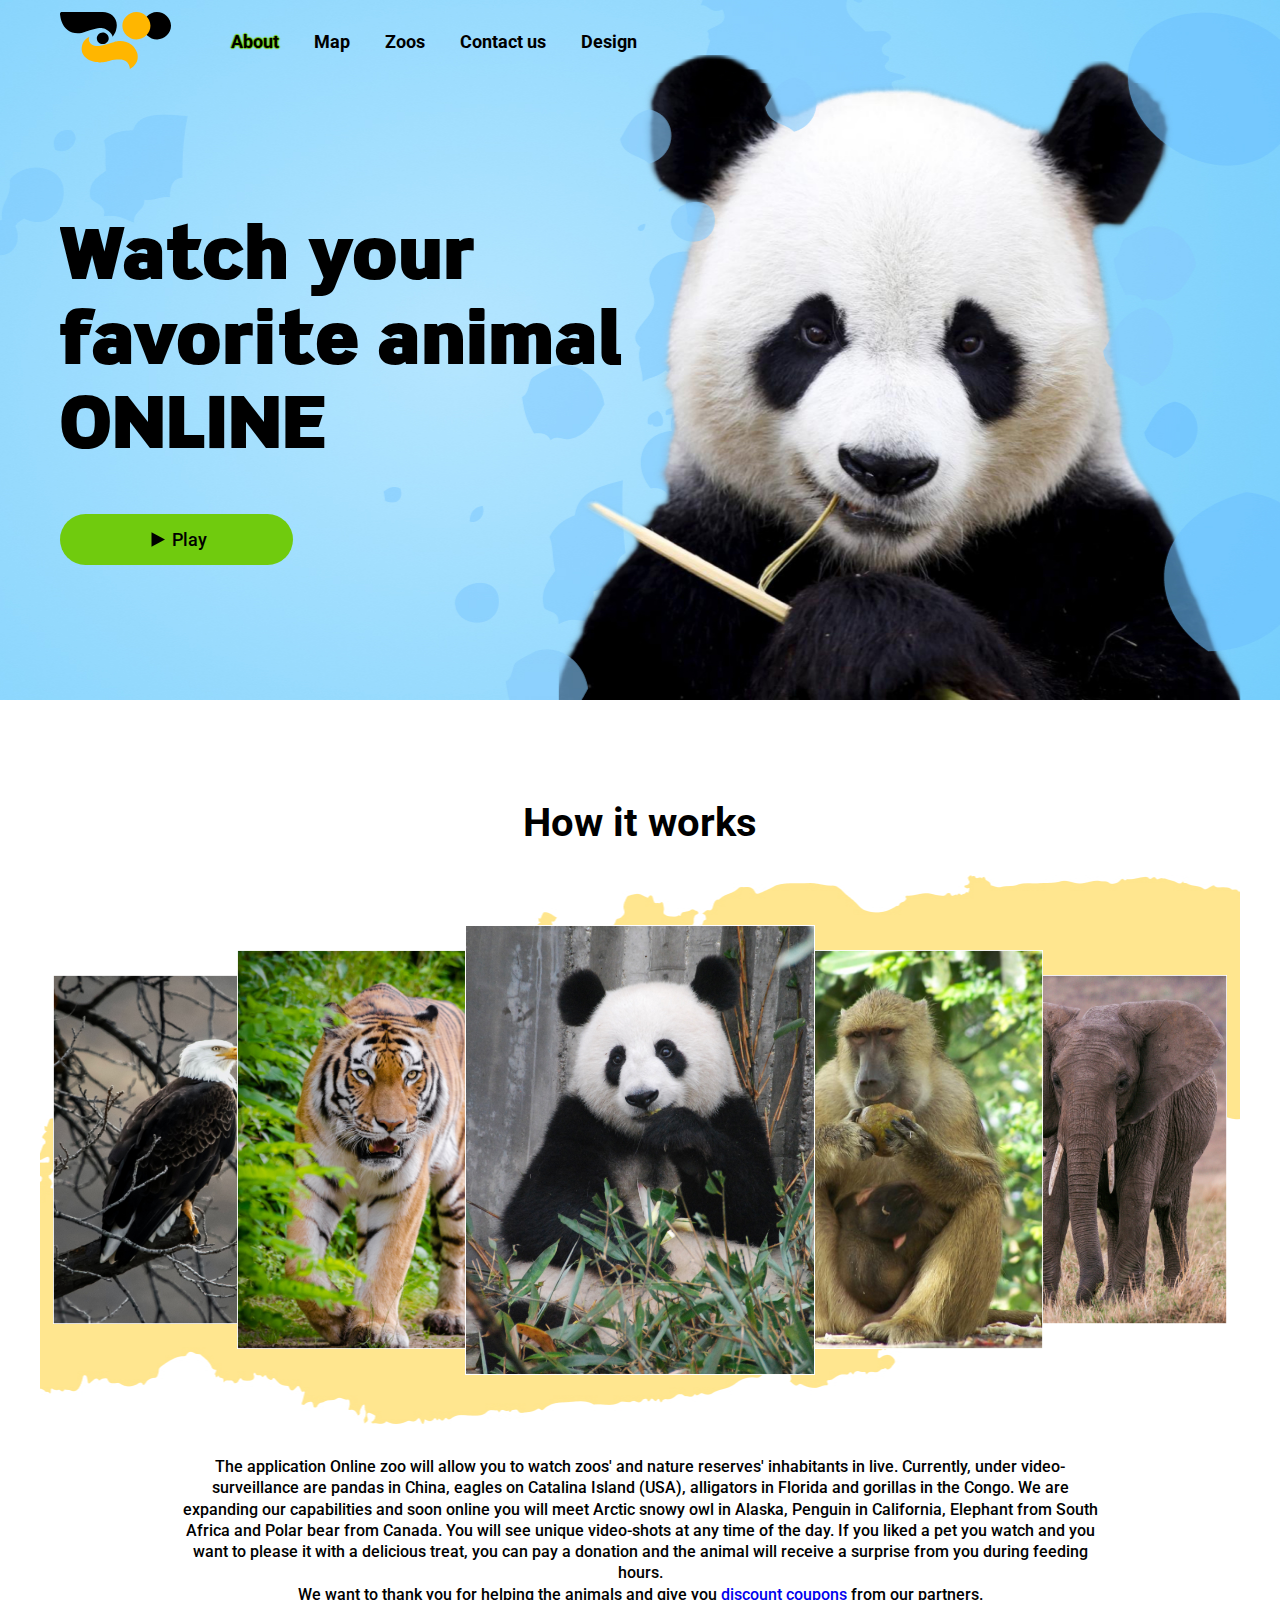
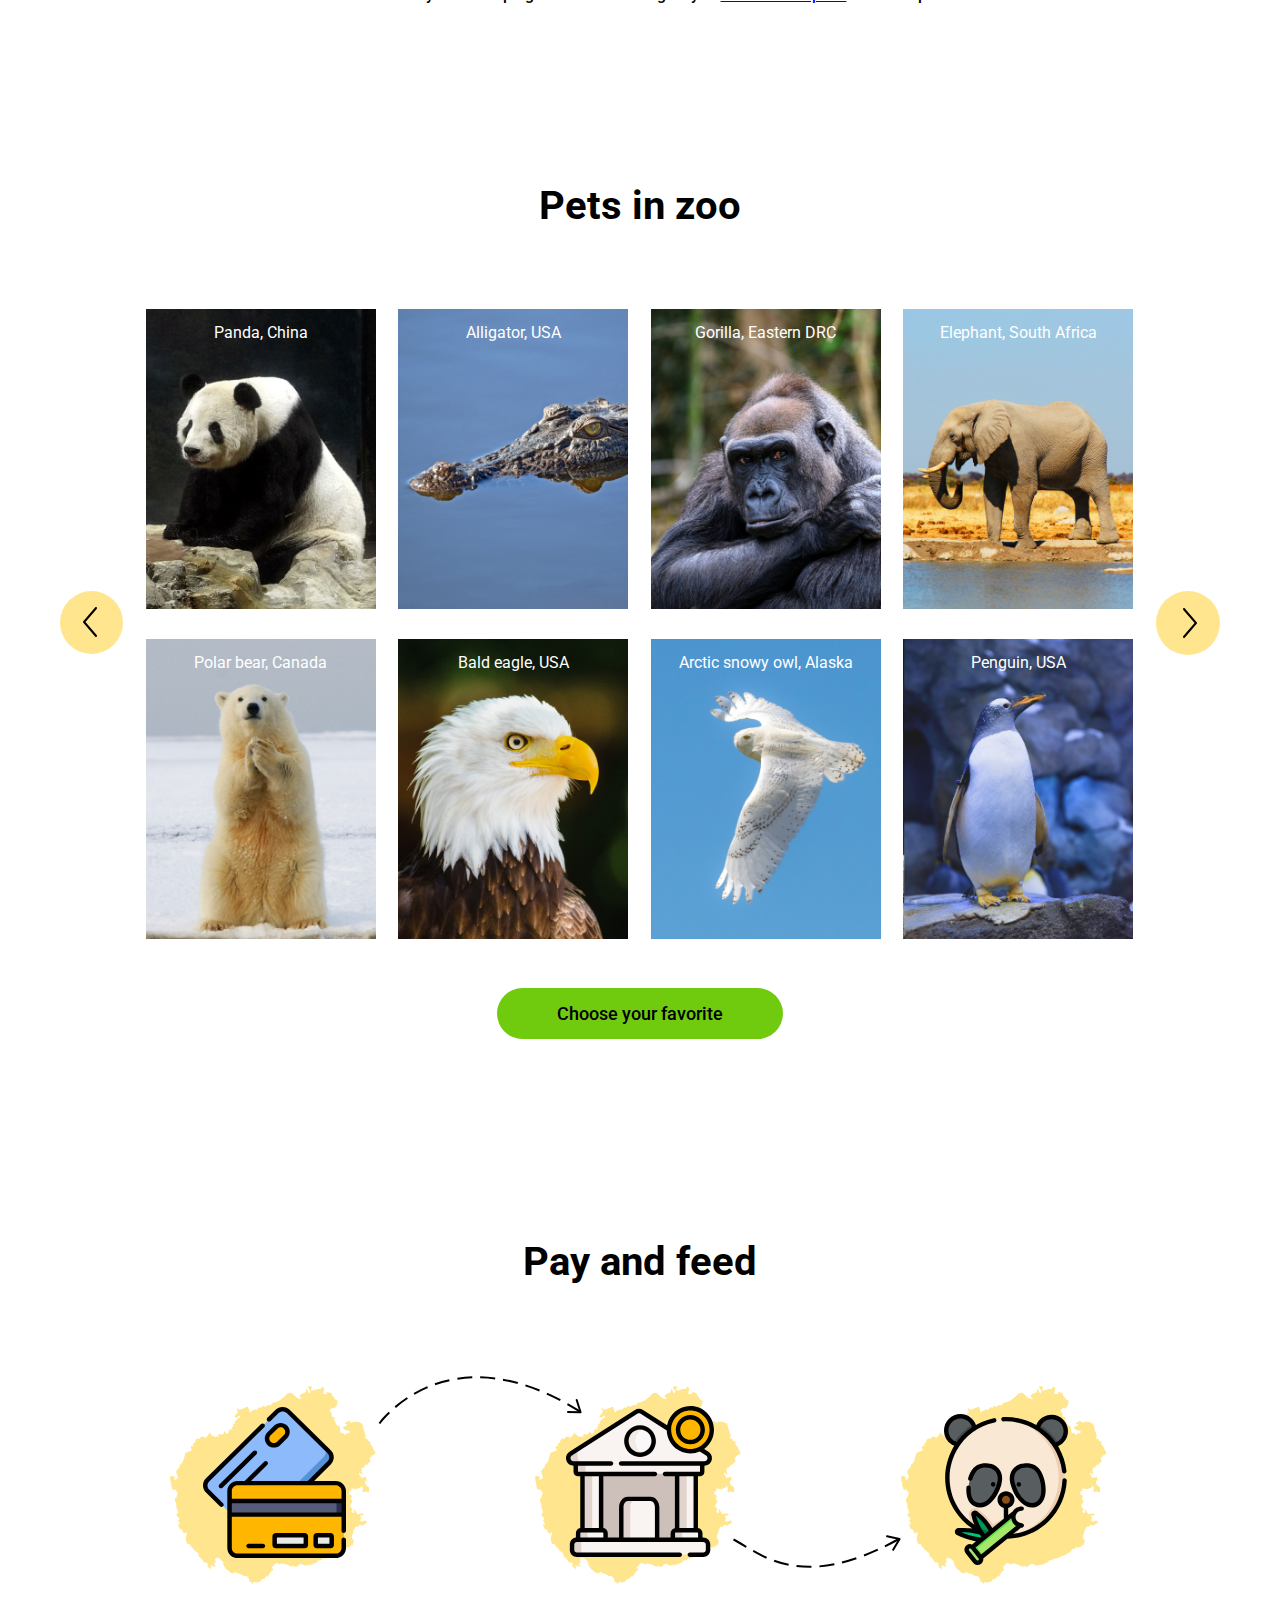
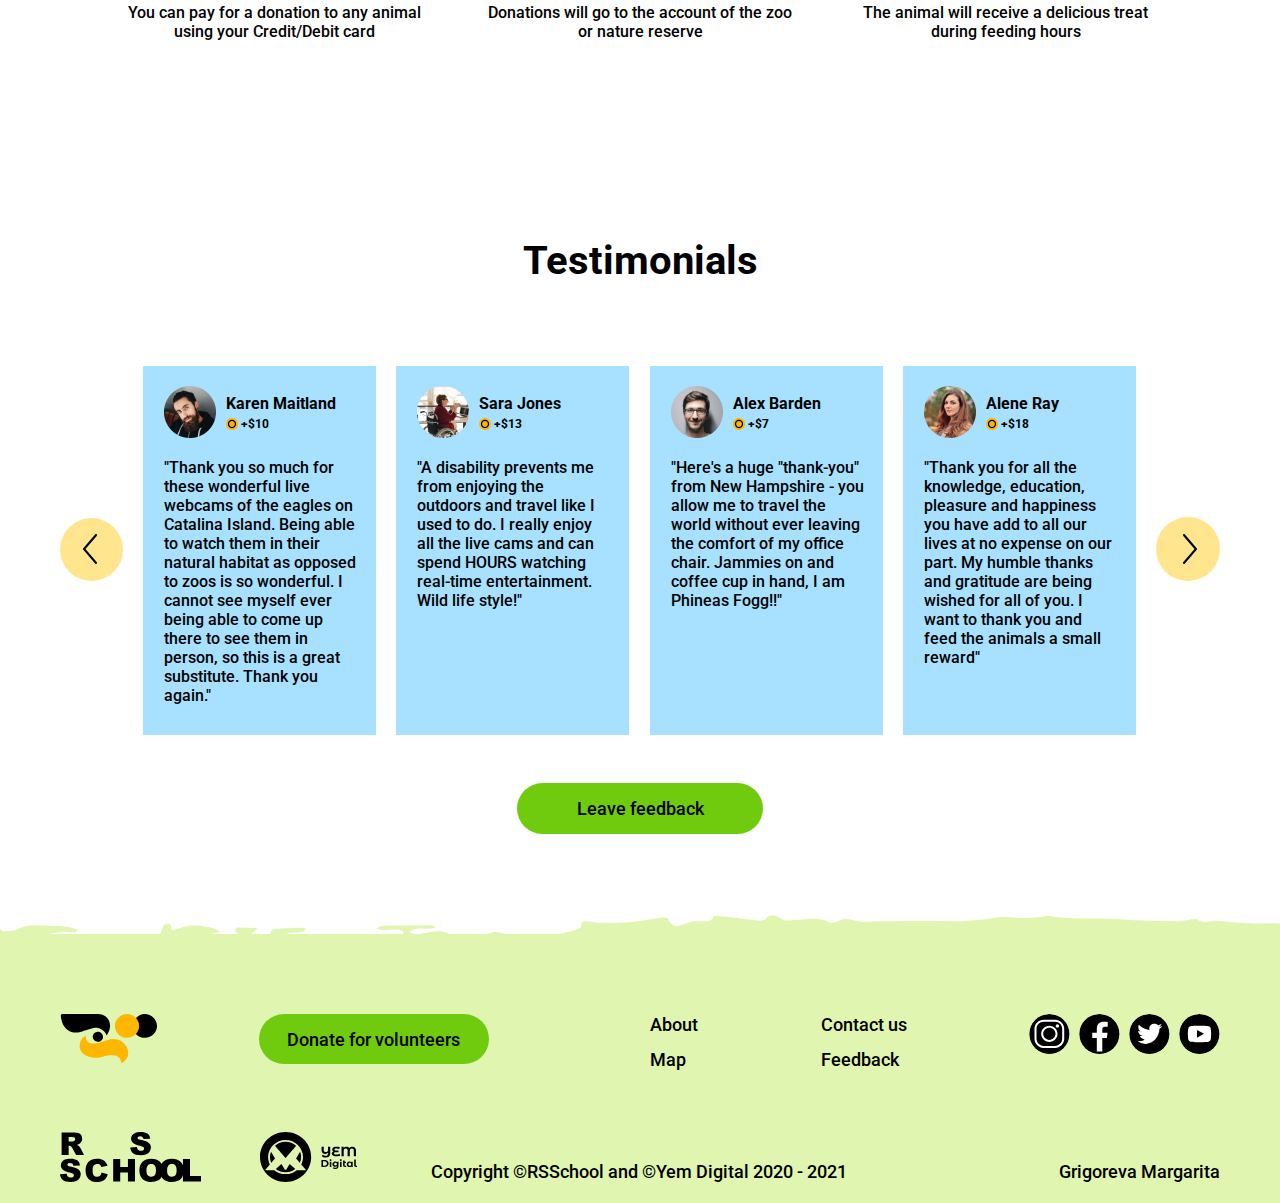
==== index.html @ 7d09bd79 "init: add project layout files" ====
<!DOCTYPE html>
<html lang="en">
<head>
  <meta charset="utf-8">
  <meta name="viewport" content="width=device-width, initial-scale=1.0">
  <meta http-equiv="X-UA-Compatible" content="IE=edge">
  <title>Online zoo</title>
  <link rel="shortcut icon" href="./assets/favicon.png" type="image/png">
  <link rel="stylesheet" href="./style.css">
  <link rel="stylesheet" href="https://fonts.googleapis.com/css2?family=Open+Sans&family=Roboto&display=swap">
</head>
<body>
  <header class="header">
    <div class="container">
      <div class="header__inner">
        <div class="header__logo">
          <a href="./index.html"><img src="./assets/logo.svg" alt="Online zoo logo"></a>
          <h1>Online zoo</h1>
        </div>
        <nav class="nav">
          <a class="nav__link active" href="#">About</a>
          <a class="nav__link" href="./pages/map.html">Map</a>
          <a class="nav__link" href="./pages/panda.html">Zoos</a>
          <a class="nav__link" href="./pages/404.html">Contact us</a>
          <a class="nav__link" href="https://www.figma.com/file/aBvQMVmI665DtzprpiniuH/online-zoo" target="_blank">Design</a>
        </nav>
        <button class="burger"><img src="./assets/burger.svg" alt="burger"></button>
      </div>
    </div>
  </header>
  <div class="intro">
    <div class="container">
      <p class="intro__slogan">Watch your favorite animal ONLINE</p>
      <a href="./pages/panda.html">
        <button class="btn intro__btn"><img class="play-sign" src="./assets/play-sign.svg" alt="PLay">Play</button>
      </a>
    </div>
  </div>
  <section class="section">
    <div class="section__container">
      <div class="about">
        <h2>How it works</h2>
        <div class="gallery-container">
          <ul class="gallery">
            <li><img class="eagle" src="./assets/gallery-eagle.jpg" alt="Eagle"></li>
            <li class="tiger-mobile"><img class="tiger" src="./assets/gallery-tiger.jpg" alt="Tiger"></li>
            <li><img class="panda" src="./assets/gallery-panda.jpg" alt="Panda"></li>
            <li><img class="gorilla" src="./assets/gallery-gorilla.jpg" alt="Gorilla"></li>
            <li><img class="elephant" src="./assets/gallery-elephant.jpg" alt="Elephant"></li>
          </ul>
        </div>
        <div class="about__text">
          <span>The application Оnline zoo will allow you to watch zoos' and nature reserves' inhabitants in live. Currently, under video-surveillance are pandas in China, eagles on Catalina Island (USA), alligators in Florida and gorillas in the Congo. We are expanding our capabilities and soon online you will meet Arctic snowy owl in Alaska, Penguin in California, Elephant from South Africa and Polar bear from Canada. You will see unique video-shots at any time of the day. If you liked a pet you watch and you want to please it with a delicious treat, you can pay a donation and the animal will receive a surprise from you during feeding hours.</span>
          <p>We want to thank you for helping the animals and give you <a href="https://en.wikipedia.org/wiki/Coupon" target="_blank">discount coupons</a> from our partners.</p>
          <span class="about__text-mobile">We want to thank you for helping the animals and give you <a href="https://en.wikipedia.org/wiki/Coupon" target="_blank">discount coupons</a> from our partners.</span>
        </div>
      </div>
    </div>
    <div class="zoo">
      <div class="container">
        <h2>Pets in zoo</h2>
        <div class="zoo__slider">
          <button class="slider-btn"><img src="./assets/arrow-left.svg" alt="arrow"></button>
          <div class="pets">
            <div class="pet__link">
              <a href="./pages/panda.html">
                <span>Panda, China</span>
                <img class="pets__img" src="./assets/pets-panda-china.jpg" alt="Panda">
              </a>
            </div>
            <div class="pet__link">
              <a href="#">
                <span>Polar bear, Canada</span>
                <img class="pets__img" src="./assets/pets-polar-bear-canada.jpg" alt="Polar bear">
              </a>
            </div>
          </div>
          <div class="pets">
            <div class="pet__link">
              <a href="./pages/alligator.html">
                <span>Alligator, USA</span>
                <img class="pets__img" src="./assets/pets-alligator-usa.jpg" alt="Alligator">
              </a>
            </div>
            <div class="pet__link">
              <a href="./pages/eagle.html">
                <span>Bald eagle, USA</span>
                <img class="pets__img" src="./assets/pets-bald-eagle-usa.jpg" alt="Bald eagle">
              </a>
            </div>
          </div>
          <div class="pets mobile-cut">
            <div class="pet__link">
              <a href="./pages/gorilla.html">
                <span>Gorilla, Eastern DRC</span>
                <img class="pets__img" src="./assets/pets-gorilla-eastern-drc.jpg" alt="Gorilla">
              </a>
            </div>
            <div class="pet__link">
              <a href="#">
                <span>Arctic snowy owl, Alaska</span>
                <img class="pets__img" src="./assets/pets-arctic-snowy-owl-alaska.jpg" alt="Snowy owl">
              </a>
            </div>
          </div>
          <div class="pets tablet-cut">
            <div class="pet__link">
              <a href="#">
                <span>Elephant, South Africa</span>
                <img class="pets__img" src="./assets/pets-elephant-south-africa.jpg" alt="Elephant">
              </a>
            </div>
            <div class="pet__link">
              <a href="#">
                <span>Penguin, USA</span>
                <img class="pets__img" src="./assets/pets-penguin-usa.jpg" alt="Penguin">
              </a>
            </div>
          </div>
          <button class="slider-btn"><img src="./assets/arrow-right.svg" alt="arrow"></button>
        </div>
        <div class="slider__btn-mobile">
          <button class="arrow-mobile"><img src="./assets/arrow-left.svg" alt="arrow"></button>
          <button class="arrow-mobile"><img src="./assets/arrow-right.svg" alt="arrow"></button>
        </div>
        <a class="btn zoo__link" href="./pages/map.html">Choose your favorite</a>
      </div>
    </div>
    <div class="pay">
      <div class="container">
        <h2 id="feed">Pay and feed</h2>
        <div class="instruction">
          <img class="pay-arrows" src="./assets/pay-arrows.svg" alt="Arrow">
          <img class="pay-arrows-640" src="./assets/pay-arrows-640.svg" alt="Arrow">
          <div class="pay-step">
            <img src="./assets/pay-1.svg" alt="Pay step">
            <p>You can pay for a donation to any animal using your Credit/Debit card</p>
            <img class="pay-arrows-320" src="./assets/pay-arrows-320.svg" alt="Arrow">
          </div>
          <div class="pay-step">
            <img src="./assets/pay-2.svg" alt="Pay step">
            <p>Donations will go to the account of the zoo or nature reserve</p>
            <img class="pay-arrows-320" src="./assets/pay-arrows-320.svg" alt="Arrow">
          </div>
          <div class="pay-step">
            <img src="./assets/pay-3.svg" alt="Pay step">
            <p>The animal will receive a delicious treat during feeding hours</p>
          </div>
        </div>
      </div>
    </div>
    <div class="testimonials">
      <div class="container">
        <h2 id="testimonials">Testimonials</h2>
        <div class="testimonials__slider">
          <button class="slider-btn"><img src="./assets/arrow-left.svg" alt="arrow"></button>
          <div class="feedback">
            <img class="feedback__photo" src="./assets/testimonials-karen.png" alt="Karen">
            <div class="author">
              <p>Karen Maitland</p>
              <img class="author__coin" src="./assets/testimonials-money.svg" alt="Coin">
              <span>+$10</span>
            </div>
            <p class="feedback__text">"Thank you so much for these wonderful live webcams of the eagles on Catalina Island. Being able to watch them in their natural habitat as opposed to zoos is so wonderful. I cannot see myself ever being able to come up there to see them in person, so this is a great substitute. Thank you again."</p>
          </div>
          <div class="feedback feedback-sara">
            <img class="feedback__photo" src="./assets/testimonials-sara.png" alt="Sara">
            <div class="author">
              <p>Sara Jones</p>
              <img class="author__coin" src="./assets/testimonials-money.svg" alt="Coin">
              <span>+$13</span>
            </div>
            <p class="feedback__text">"A disability prevents me from enjoying the outdoors and travel like I used to do. I really enjoy all the live cams and can spend HOURS watching real-time entertainment. Wild life style!"</p>
          </div>
          <div class="feedback mobile-cut">
            <img class="feedback__photo" src="./assets/testimonials-alex.png" alt="Alex">
            <div class="author">
              <p>Alex Barden</p>
              <img class="author__coin" src="./assets/testimonials-money.svg" alt="Coin">
              <span>+$7</span>
            </div>
            <p class="feedback__text">"Here's a huge "thank-you" from New Hampshire - you allow me to travel the world without ever leaving the comfort of my office chair. Jammies on and coffee cup in hand, I am Phineas Fogg!!"</p>
          </div>
          <div class="feedback tablet-cut">
            <img class="feedback__photo" src="./assets/testimonials-alene.png" alt="Alene">
            <div class="author">
              <p>Alene Ray</p>
              <img class="author__coin" src="./assets/testimonials-money.svg" alt="Coin">
              <span>+$18</span>
            </div>
            <p class="feedback__text">"Thank you for all the knowledge, education, pleasure and happiness you have add to all our lives at no expense on our part. My humble thanks and gratitude are being wished for all of you. I want to thank you and feed the animals a small reward"</p>
          </div>
          <button class="slider-btn"><img src="./assets/arrow-right.svg" alt="arrow"></button>
        </div>
      </div>
      <div class="slider__btn-mobile">
        <button class="arrow-mobile"><img src="./assets/arrow-left.svg" alt="arrow"></button>
        <button class="arrow-mobile"><img src="./assets/arrow-right.svg" alt="arrow"></button>
      </div>
      <button class="btn feedback__btn">Leave feedback</button>
    </div>
  </section>
  <footer class="footer">
    <div class="container">
      <div class="footer__top">
        <a class="footer__logo" href="./index.html"><img src="./assets/footer-logo-zoo.svg" alt="Online zoo footer logo"></a>
        <button class="btn donate__btn">Donate for volunteers</button>
        <div class="footer__nav">
          <a class="footer__link" href="./index.html">About</a>
          <a class="footer__link" href="./pages/map.html">Map</a>
        </div>
        <div class="footer__nav">
          <a class="footer__link" href="./pages/404.html">Contact us</a>
          <a class="footer__link" href="#testimonials">Feedback</a>
        </div>
        <div class="social">
          <a href="https://www.instagram.com/" target="_blank"><img src="./assets/footer-icon-instagram.svg" alt="Insagram"></a>
          <a href="https://www.facebook.com/" target="_blank"><img src="./assets/footer-icon-facebook.svg" alt="Facebook"></a>
          <a href="https://twitter.com/" target="_blank"><img src="./assets/footer-icon-twitter.svg" alt="Twitter"></a>
          <a href="https://www.youtube.com/" target="_blank"><img src="./assets/footer-icon-youtube.svg" alt="Youtube"></a>
        </div>
      </div>
      <div class="footer__bottom">
        <div class="rs-logo tooltip">
          <img src="./assets/footer-logo-rs.svg" alt="RSSchool logo">
          <span class="tooltiptext">RSSchool</span>
        </div>
        <div class="yem-logo tooltip">
          <img src="./assets/footer-logo-yem.svg" alt="Yem Digital logo">
          <span class="tooltiptext">Yem Digital</span>
        </div>
        <button class="btn donate__btn-mobile">Donate for volunteers</button>
        <div class="copyright">
          <span>Copyright &copy;RSSchool <span class="copy__and">and </span>&copy;Yem Digital 2020 - 2021</span>
          <span>Grigoreva Margarita</span>
        </div>
      </div>
    </div>
  </footer>
</body>
</html>
---- style.css ----
*,
*::before,
*::after {
  margin: 0;
  padding: 0;
  box-sizing: border-box;
  outline: none;
}

@font-face {
  font-family: "SceneW01-Black";
  src: url("./assets/fonts/SceneW01-Black.ttf") format("truetype");
  font-weight: normal;
  font-style: normal;
  font-display: swap;
}

body {
  font-family: "Roboto", Arial, Helvetica, sans-serif;
  color: #000;
}

h1 {
  width: 1px;
  height: 1px;
  overflow: hidden;
}

.container {
  margin: 0 auto;
  width: 100%;
  max-width: 1160px;
  height: inherit;
  overflow: hidden;
}

.header {
  width: 100%;
  height: 80px;
  position: absolute;
  top: 0;
  left: 0;
  z-index: 1000;
}

.header__inner {
  padding-top: 12px;
  display: flex;
  align-items: center;
}

.nav {
  margin-left: 59px;
  display: flex;
  font-size: 18px;
  font-weight: 700;
}

.nav__link {
  margin-top: -3px;
  margin-right: 35px;
  text-decoration: none;
  color: #000;
  transition: 0.3s ease-in-out;
}

.nav__link:last-child {
  margin-right: 0;
}

.active {
  pointer-events: none;
}

.nav__link:first-child {
  text-shadow: 1px 0 1px #70CB0E,
  0 1px 1px #70CB0E,
  -1px 0 1px #70CB0E,
  0 -1px 1px #70CB0E;
}

.nav__link:hover {
  text-shadow: 1px 0 1px #70CB0E,
  0 1px 1px #70CB0E,
  -1px 0 1px #70CB0E,
  0 -1px 1px #70CB0E;
}

.burger {
  display: none;
  vertical-align: top;
  margin-left: auto;
  background: none;
  border: none;
  cursor: pointer;
  transition: 0.3s ease-in-out;
}

.intro {
  padding-top: 80px;
  height: 700px;
  background: url(./assets/intro-bg.jpg) no-repeat center top / cover;
}

.intro__slogan {
  margin-top: 130px;
  width: 600px;
  font-family:  "SceneW01-Black", "Roboto", Arial, Helvetica, sans-serif;
  font-size: 70px;
  font-weight: 900;
  letter-spacing: 0.03em;
  line-height: 121%;
}

.btn {
  display: inline-block;
  vertical-align: top;
  font-family: inherit;
  font-size: 18px;
  font-weight: 500;
  height: 51px;
  background: #70CB0E;
  border: none;
  border-radius: 30px;
  cursor: pointer;
  transition: 0.3s ease-in-out;
}

.btn:hover {
  background: #5db400;
}

.btn:active {
  background: #5db400;
  box-shadow: inset 0 0 20px -5px #000;
  color: yellow;
  text-shadow: 0 0 15px #fff;
}

.intro__btn {
  margin-top: 50px;
  position: relative;
  width: 233px;
  padding-left: 25px;
  padding-top: 0;
}

.play-sign {
  position: absolute;
  top: 18px;
  left: 91px;
  width: 15px;
  height: 15px;
}

.section__container {
  margin: 0 auto;
  width: 100%;
  max-width: 1400px;
  height: inherit;
  overflow: hidden;
}

h2 {
  text-align: center;
  font-size: 40px;
  font-weight: 700;
  color: #000;
}

.about h2 {
  margin-top: 99px;
}

.gallery-container {
  background: url("./assets/how-it-works-bg.jpg") no-repeat center top / cover;
}

.gallery {
  margin: 29px auto 0;
  min-height: 549px;
  display: flex;
  justify-content: center;
  align-items: center;
}

.gallery li {
  display: flex;
}

.gallery img {
  cursor: pointer;
  transition: 0.3s ease-in-out;
}

.gallery img:hover {
  transform: scale(1.03);
  box-shadow: 0 0 15px 0 #70CB0E;
  z-index: 1000;
}

.eagle {
  margin-right: -42px;
  width: 272px;
  z-index: 1;
}

.tiger {
  margin-right: -29px;
  width: 310px;
  z-index: 10;
}

.panda {
  width: 350px;
  z-index: 100;
}

.gorilla {
  margin-left: -29px;
  width: 310px;
  z-index: 10;
}

.elephant {
  margin-left: -42px;
  width: 272px;
  z-index: 1;
}

.about__text {
  margin: 32px auto;
  width: 933px;
  height: 126px;
  text-align: center;
  font-size: 16px;
  font-weight: 500;
  line-height: 133%;
}

.about__text-mobile {
  display: none;
}

.zoo {
  text-align: center;
}

.zoo h2 {
  margin-top: 168px;
}

.zoo__slider {
  margin-top: 80px;
  display: flex;
  justify-content: space-between;
  align-items: center;
}

.slider-btn {
  border: none;
  background: none;
  cursor: pointer;
  transition: 0.3s;
}

.slider-btn:hover {
  filter: hue-rotate(30deg);
}

.slider__btn-mobile {
  display: none;
}

.arrow-mobile {
  margin: 29px 8px;
  border: none;
  background: none;
  cursor: pointer;
  transition: 0.3s;
}

.arrow-mobile:hover {
  filter: hue-rotate(30deg);
}

.pets {
  height: 630px;
  display: flex;
  flex-direction: column;
  justify-content: space-between;
  align-items: center;
}

.pet__link {
  position: relative;
  transition: 0.3s ease-in-out;
}

.pet__link a {
  display: flex;
  justify-content: center;
}

.pets__img {
  width: 230px;
  transition: 0.3s ease-in-out;
}

.pet__link:hover {
  transform: scale(1.03);
  box-shadow: 0 0 15px 0 #70CB0E;
  cursor: pointer;
}

.pet__link span {
  position: absolute;
  top: 14px;
  color: #fff;
}

.zoo__link {
  margin: 49px auto 0;
  padding: 15px;
  width: 286px;
  color: inherit;
  text-align: center;
  text-decoration: none;
}

.pay h2 {
  margin-top: 199px;
}

.instruction {
  position: relative;
  margin: 80px auto 0;
  max-width: 1051px;
  display: flex;
  flex-wrap: wrap;
  justify-content: space-between;
}

.pay-arrows {
  position: absolute;
  top: -195px;
  left: 212px;
}

.pay-arrows-640 {
  display: none;
}

.pay-arrows-320 {
  display: none;
}

.pay-step {
  position: relative;
}

.pay-step p {
  position: absolute;
  top: 238px;
  font-weight: 500;
  text-align: center;
}

.testimonials {
  text-align: center;
}

.testimonials h2 {
  margin-top: 192px;
}

.testimonials__slider {
  margin: 82px auto 0;
  display: flex;
  justify-content: space-between;
  align-items: center;
}

.feedback {
  position: relative;
  background: #A7E1FF;
  width: 233px;
  height: 369px;
  display: flex;
  justify-content: flex-start;
  flex-wrap: wrap;
}

.feedback__photo {
  margin: 20px 10px 0 21px;
  width: 52px;
  height: 52px;
}

.author {
  margin-top: 28px;
  text-align: left;
}

.author p {
  font-weight: 700;
}

.author__coin {
  margin-right: -1px;
  padding-top: 5px;
  vertical-align: top;
}

.author span {
  font-size: 12px;
  font-weight: 700;
}

.feedback__text {
  position: absolute;
  top: 90px;
  margin: 2px 19px 0 21px;
  text-align: left;
  font-weight: 500;
  line-height: 19px;
}

.feedback__btn {
  margin: 48px auto 0;
  width: 246px;
}

.footer {
  margin-top: 81px;
  height: 288px;
  background: url(./assets/footer-bg.svg) no-repeat center top / cover;
}

.footer__top {
  margin-top: 99px;
  display: flex;
  justify-content: space-between;
}

.donate__btn {
  margin: 0 39px 0 -22px;
  width: 230px;
  height: 50px;
}

.donate__btn-mobile {
  display: none;
}

.footer__nav {
  display: flex;
  flex-direction: column;
  justify-content: space-between;
}

.footer__link {
  padding-bottom: 14px;
  font-size: 18px;
  font-weight: 500;
  text-decoration: none;
  color: #000;
  transition: 0.3s ease-in-out;
}

.footer__link:hover {
  text-shadow: 1px 0 1px #70CB0E,
  0 1px 1px #70CB0E,
  -1px 0 1px #70CB0E,
  0 -1px 1px #70CB0E;
}

.social {
  width: 191px;
  display: flex;
  justify-content: space-between;
}

.social img {
  width: 41px;
  border-radius: 50%;
  transition: 0.3s ease-in-out;
}

.social img:hover {
  box-shadow:  -3px -1px 10px 0 #70CB0E;
}

.footer__bottom {
  margin-top: 48px;
  display: flex;
  justify-content: space-between;
  flex-wrap: wrap;
}

.copyright {
  margin-left: 15px;
  width: 68%;
  display: flex;
  justify-content: space-between;
  padding-top: 29px;
  font-size: 18px;
  font-weight: 500;
}

.tooltip {
  position: relative;
  display: inline-block;
}

.tooltip .tooltiptext {
  visibility: hidden;
  width: 98px;
  background-color: #70CB0E;
  color: #000;
  text-align: center;
  padding: 5px 0;
  bottom: 108%;
  left: 50%;
  margin-left: -49px;
  position: absolute;
  z-index: 1;
}

.tooltip:hover .tooltiptext {
  visibility: visible;
}

.tooltip .tooltiptext::after {
  content: " ";
  position: absolute;
  top: 100%;
  left: 50%;
  margin-left: -5px;
  border-width: 5px;
  border-style: solid;
  border-color: #70CB0E transparent transparent transparent;
}

.tooltip span {
  font-size: 16px;
  font-weight: 500;
}

@media screen and (max-width: 1400px) {
  .intro {
    background-position-x: 48%;
  }

  .section__container {
    max-width: 1200px;
  }

  .eagle {
    margin-right: -88px;
  }

  .tiger {
    margin-right: -82px;
  }

  .panda {
    width: 350px;
    z-index: 100;
  }

  .gorilla {
    margin-left: -82px;
  }

  .elephant {
    margin-left: -88px;
  }

}

@media screen and (max-width: 1195px) {
  .container {
    width: 94%;
  }

  .section__container {
    max-width: 1200px;
  }

  .pet__link,
  .feedback {
    margin: 0 10px;
  }

  .zoo__slider,
  .testimonials__slider{
    justify-content: center;
  }

  .slider-btn {
    display: none;
  }

  .slider__btn-mobile {
    display: block;
  }
}

@media screen and (max-width: 1155px) {
  .intro__slogan {
    margin-top: 71px;
    width: 410px;
    font-size: 50px;
    line-height: 60px;
  }

  .intro__btn {
    width: 187px;
  }

  .play-sign {
    position: absolute;
    top: 17px;
    left: 68px;
  }

  .instruction {
    margin-top: 93px;
    max-width: 560px;
    justify-content: center;
  }

  .pay-step {
    margin: 0 -20px 15px;
  }

  .pay-step p {
    left: 60px;
    font-weight: 500;
    width: 200px;
    text-align: center;
  }

  .pay-arrows {
    display: none;
  }

  .pay-arrows-640 {
    display: block;
    position: absolute;
    top: -110px;
    left: 79px;
  }
}

@media screen and (max-width: 1055px) {
  .pet__link {
    width: 188px;
    overflow: hidden;
  }

  .author {
    margin-top: 20px;
  }

  .author p {
    width: 95px;
  }

  .feedback {
    width: 188px;
    height: 427px;
    overflow: hidden;
  }
}

@media screen and (max-width: 955px) {
  .about__text {
    width: 535px;
    height: 226px;
  }

  .about__text p {
    display: none;
  }

  .about__text-mobile {
    display: inline;
  }

  .footer {
    height: 375px;
  }

  .copyright {
    width: 100%;
    margin-left: 0;
  }
}

@media screen and (max-width: 855px) {
  .tablet-cut {
    display: none;
  }

  .zoo h2 {
    margin-top: 151px;
  }

  .zoo__link {
    margin-top: 19px;
  }

  .testimonials h2 {
    margin-top: 198px;
  }

  .feedback__btn {
    margin-top: 20px;
    width: 225px;
  }

  .donate__btn {
    display: none;
  }

  .donate__btn-mobile {
    display: block;
    width: 210px;
    height: 50px;
  }
}

@media screen and (max-width: 768px) {
  .nav {
    margin-left: 52px;
  }

  .intro {
    background-position-x: 61%;
  }
}

@media screen and (max-width: 645px) {
  .footer {
    margin-top: 79px;
  }

  .footer__bottom {
    margin-top: 35px;
  }

  .copyright {
    margin-top: 7px;
    flex-direction: column-reverse;
    align-items: center;
  }

  .copyright span {
    padding-top: 10px;
  }
}

@media screen and (max-width: 639px) {
  .gallery {
    flex-wrap: wrap;
    justify-content: center;
    align-items: center;
    background: url("./assets/how-it-works-bg.jpg") no-repeat center top / cover;
  }

  .gallery img {
    margin: 0;
  }

  .tiger-mobile {
    order: -1;
    z-index: 0;
  }

  .eagle {
    width: 272px;
    height: 398px;
    transform: translate(-35px, 45px);
    z-index: 100;
  }

  .panda {
    width: 272px;
    height: 398px;
    transform: translate(35px, -25px);
  }

  .gorilla {
    transform: translate(0, 25px);
  }

  .elephant {
    display: none;
  }

  .mobile-cut {
    display: none;
  }

  .testimonials__slider {
    margin-bottom: -21px;
    flex-direction: column;
    justify-content: space-between;
    align-items: center;
  }

  .feedback {
    margin-bottom: 20px;
    width: 300px;
    height: 285px;
  }

  .author p {
    width: 110px;
  }

  .feedback-sara {
    height: 230px;
  }
}

@media screen and (max-width: 606px) {
  .nav {
    margin-left: 22px;
  }

  .gallery {
    position: relative;
    margin: 25px auto 0;
    width: 320px;
  }

  .eagle {
    position: absolute;
    width: 140px;
    height: 215px;
    top: 45px;
    left: 185px;
  }

  .panda {
    position: absolute;
    width: 140px;
    height: 215px;
    top: 280px;
    left: -5px;
  }

  .tiger {
    position: absolute;
    width: 160px;
    height: 215px;
    top: 55px;
    left: 10px;
  }

  .gorilla {
    position: absolute;
    width: 160px;
    height: 215px;
    top: 265px;
    left: 150px;
  }

  .about__text {
    padding-top: 5px;
    width: 290px;
    min-height: 375px;
  }

  .zoo h2 {
    margin-top: 196px;
  }
}

@media screen and (max-width: 589px) {
  .pay-arrows-640 {
    display: none;
  }

  .pay-arrows-320 {
    display: block;
    margin: 34px 0px 0 150px;
  }

  .pay-step {
    margin: -13px -20px 0;
  }

  /* for feeding hours visibility */
  .instruction:last-child {
    margin-bottom: 15px;
  }
}

@media screen and (max-width: 575px) {
  .nav {
    display: none;
  }

  .burger {
    display: inline-block;
    margin-top: -5px;
  }

  .intro {
    background-position-x: 54%;
  }

  .intro__slogan {
    width: 290px;
  }

  .intro__btn {
    width: 220px;
  }

  .play-sign {
    position: absolute;
    top: 17px;
    left: 85px;
  }

  .footer {
    height: 761px;
  }

  .footer__top {
    flex-direction: column;
    align-items: center;
    text-align: center;
  }

  .footer__logo {
    margin-bottom: 45px;
  }

  .donate__btn-mobile {
    display: none;
  }

  .donate__btn {
    display: block;
    order: 1;
    margin: 36px 0 0 0;
    width: 208px;
  }

  .social {
    order: 2;
    margin-top: 50px;
  }

  .footer__bottom {
    margin-top: 45px;
    justify-content: center;
  }

  .rs-logo {
    margin-right: 60px;
  }

  .copyright span {
    width: 218px;
    text-align: center;
  }

  .copy__and {
    display: none;
  }
}

@media screen and (max-width: 420px) {
  .pet__link span {
    width: 85px;
  }

  .pet__link{
    width: 150px;
  }

  .zoo__link {
    width: 299px;
  }
}
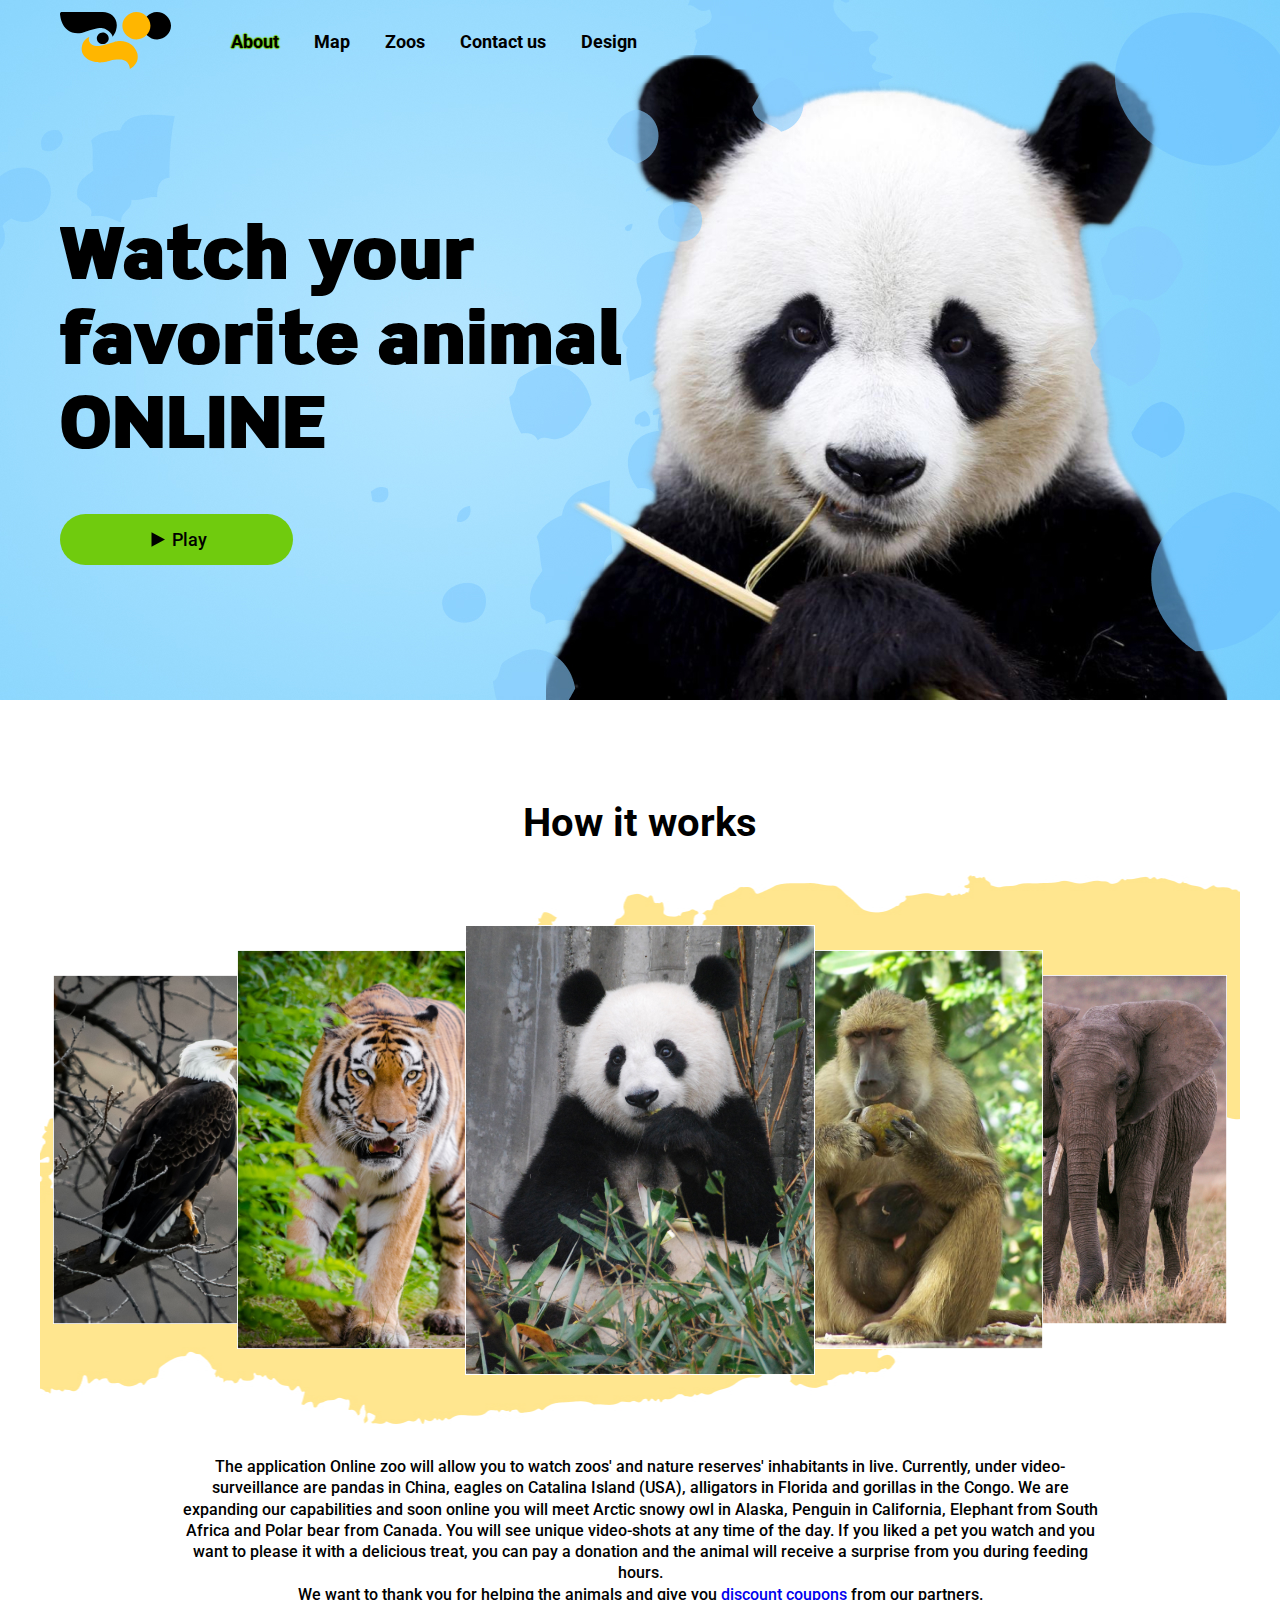
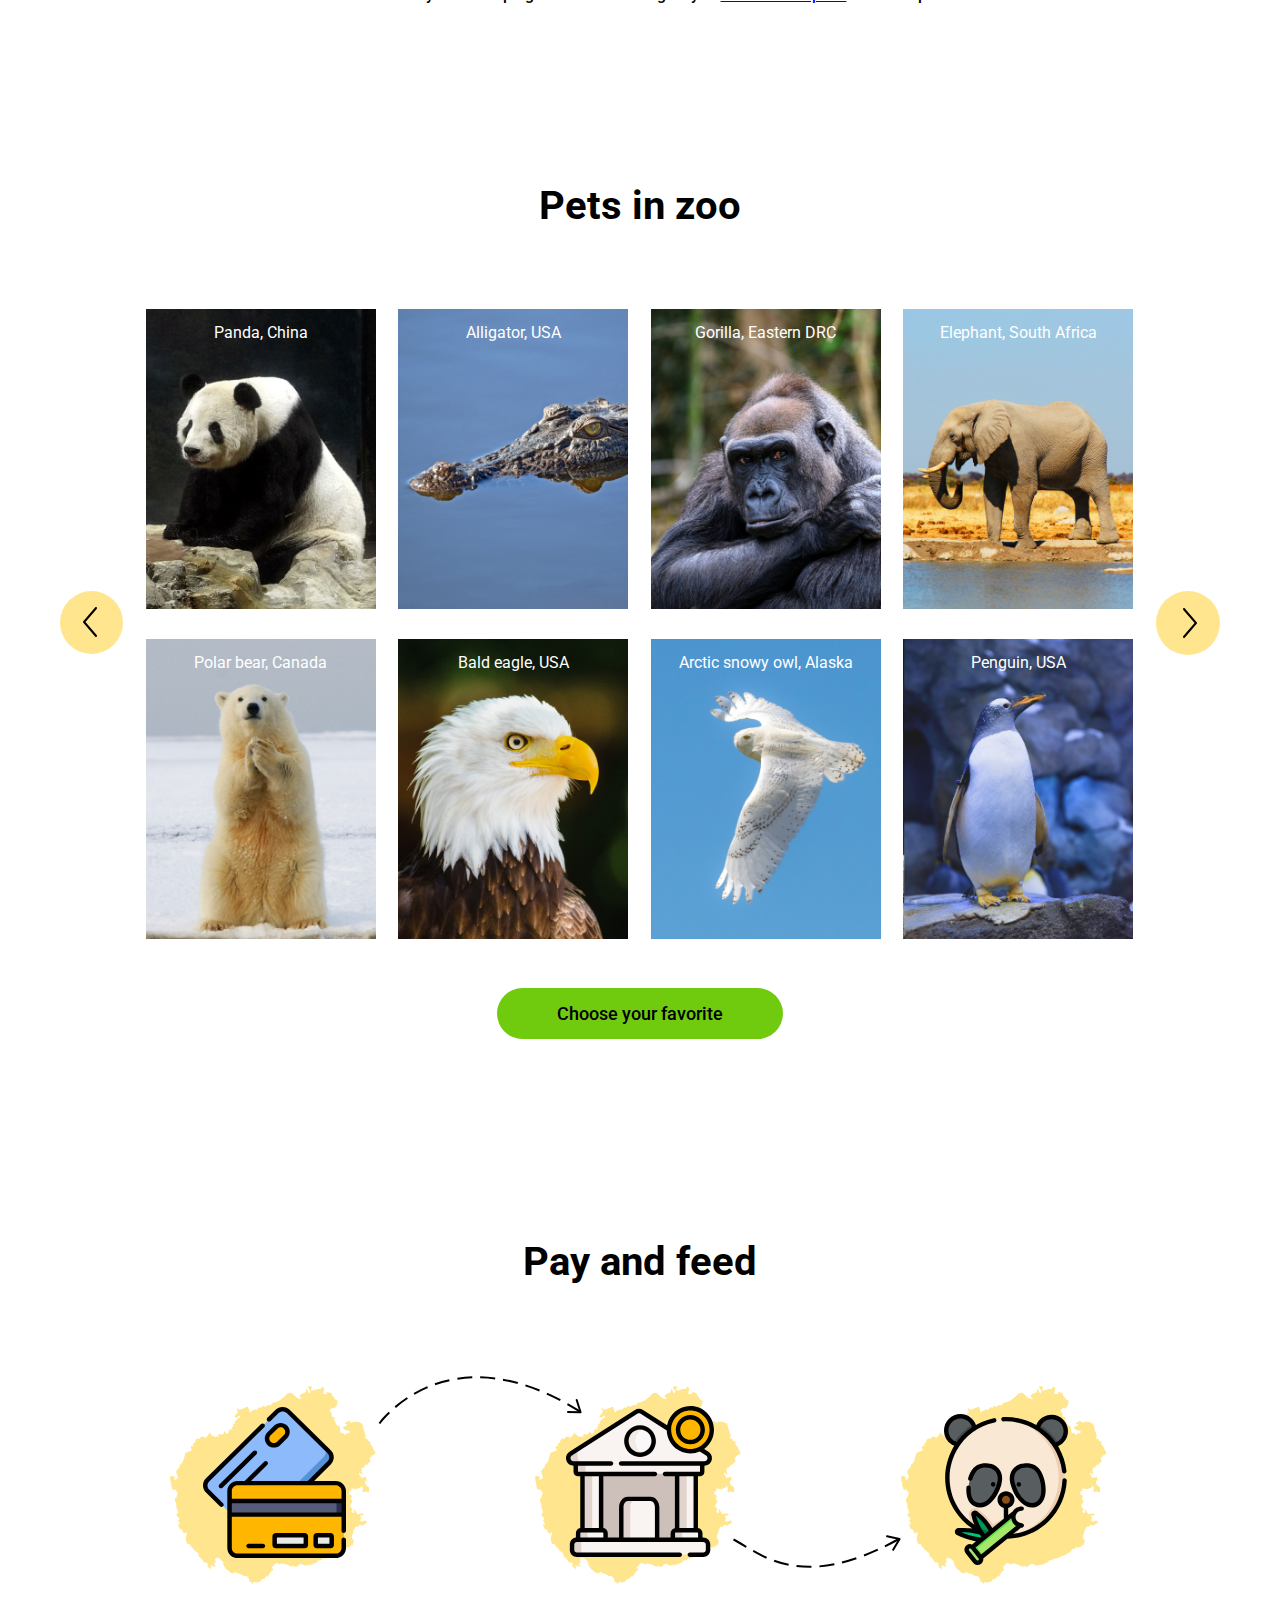
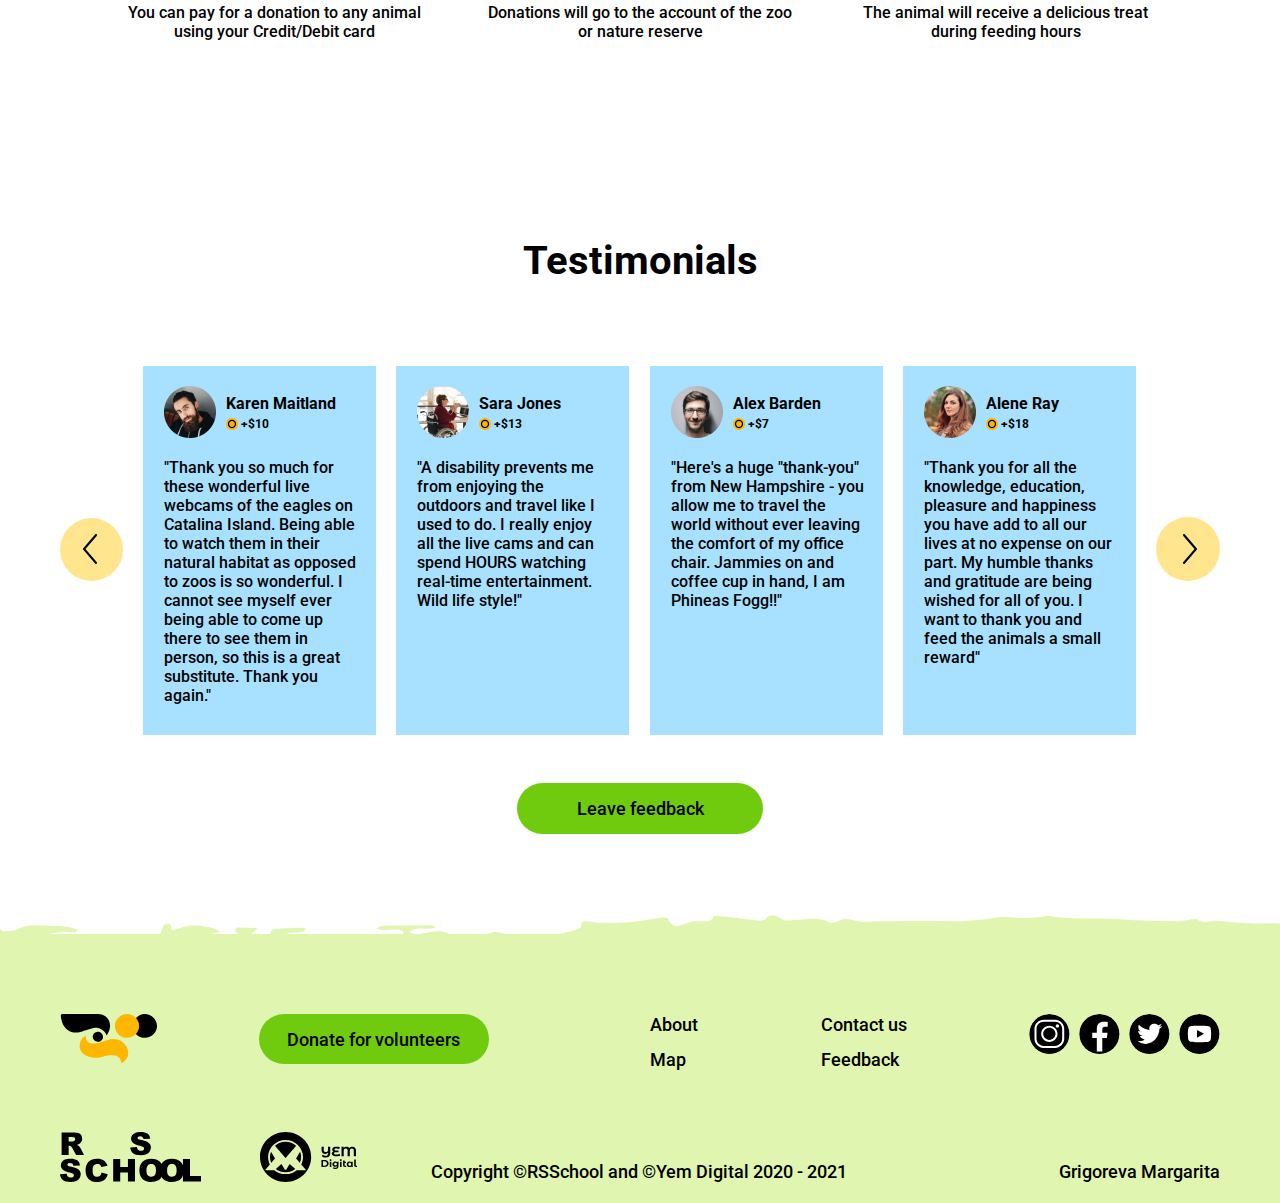
==== commit d3774705: "feat: add burger-menu" ====
--- a/index.html
+++ b/index.html
@@ -17,14 +17,17 @@
           <a href="./index.html"><img src="./assets/logo.svg" alt="Online zoo logo"></a>
           <h1>Online zoo</h1>
         </div>
+        <div class="burger">
+          <span></span>
+        </div>
         <nav class="nav">
-          <a class="nav__link active" href="#">About</a>
+          <a class="nav__link active-link" href="#">About</a>
           <a class="nav__link" href="./pages/map.html">Map</a>
           <a class="nav__link" href="./pages/panda.html">Zoos</a>
           <a class="nav__link" href="./pages/404.html">Contact us</a>
           <a class="nav__link" href="https://www.figma.com/file/aBvQMVmI665DtzprpiniuH/online-zoo" target="_blank">Design</a>
         </nav>
-        <button class="burger"><img src="./assets/burger.svg" alt="burger"></button>
+        <!-- <button class="burger"><img src="./assets/burger.svg" alt="burger"></button> -->
       </div>
     </div>
   </header>
@@ -237,5 +240,6 @@
       </div>
     </div>
   </footer>
+  <script src="./script.js"></script>
 </body>
 </html>
--- a/style.css
+++ b/style.css
@@ -50,8 +50,8 @@
 }
 
 .nav {
+  display: flex;
   margin-left: 59px;
-  display: flex;
   font-size: 18px;
   font-weight: 700;
 }
@@ -68,15 +68,12 @@
   margin-right: 0;
 }
 
-.active {
-  pointer-events: none;
-}
-
-.nav__link:first-child {
+.active-link {
   text-shadow: 1px 0 1px #70CB0E,
   0 1px 1px #70CB0E,
   -1px 0 1px #70CB0E,
   0 -1px 1px #70CB0E;
+  pointer-events: none;
 }
 
 .nav__link:hover {
@@ -86,7 +83,7 @@
   0 -1px 1px #70CB0E;
 }
 
-.burger {
+/* .burger {
   display: none;
   vertical-align: top;
   margin-left: auto;
@@ -94,7 +91,7 @@
   border: none;
   cursor: pointer;
   transition: 0.3s ease-in-out;
-}
+} */
 
 .intro {
   padding-top: 80px;
@@ -292,6 +289,10 @@
   align-items: center;
 }
 
+.pet__link:first-child {
+  margin-bottom: 30px;
+}
+
 .pet__link {
   position: relative;
   transition: 0.3s ease-in-out;
@@ -548,9 +549,9 @@
 }
 
 @media screen and (max-width: 1400px) {
-  .intro {
+  /* .intro {
     background-position-x: 48%;
-  }
+  } */
 
   .section__container {
     max-width: 1200px;
@@ -902,12 +903,83 @@
 
 @media screen and (max-width: 575px) {
   .nav {
-    display: none;
+    margin: 0;
+    position: absolute;
+    top: 71px;
+    left: 33px;
+    display: inline-block;
+    width: 120px;
+    opacity: 0;
+    pointer-events: none;
+    transition: none;
+  }
+
+  .nav.active {
+    opacity: 1;
+    pointer-events: auto;
+    transition: 1.5s;
+  }
+
+  .nav__link {
+    display: inline-block;
+    margin: 17px 22px 0 0;
+  }
+
+  .header__inner {
+    justify-content: space-between;
   }
 
   .burger {
-    display: inline-block;
-    margin-top: -5px;
+    position: relative;
+    top: -4px;
+    width: 36px;
+    height: 37px;
+  }
+
+  .burger span {
+    position: absolute;
+    top: 16.5px;
+    left: 0;
+    width: 100%;
+    height: 2px;
+    border-radius: 2px;
+    background-color: #000;
+    transition: .3s;
+  }
+
+  .burger::before,
+  .burger::after {
+    content: '';
+    background-color: #000;
+    position: absolute;
+    left: 0;
+    width: 100%;
+    height: 2px;
+    border-radius: 2px;
+    transition: .3s;
+  }
+
+  .burger::before {
+    top: 6px;
+  }
+
+  .burger::after {
+    bottom: 8px;
+  }
+
+  .burger.active span {
+    transform: rotate(45deg);
+    top: 18px;
+  }
+
+  .burger.active::before {
+    transform: rotate(45deg);
+    top: 18px;
+  }
+
+  .burger.active::after {
+    transform: rotate(135deg);
+    bottom: 17px;
   }
 
   .intro {
@@ -916,6 +988,12 @@
 
   .intro__slogan {
     width: 290px;
+    transition: 1.5s;
+  }
+
+  .intro__slogan.invisible {
+    opacity: 0;
+    transition: none;
   }
 
   .intro__btn {
